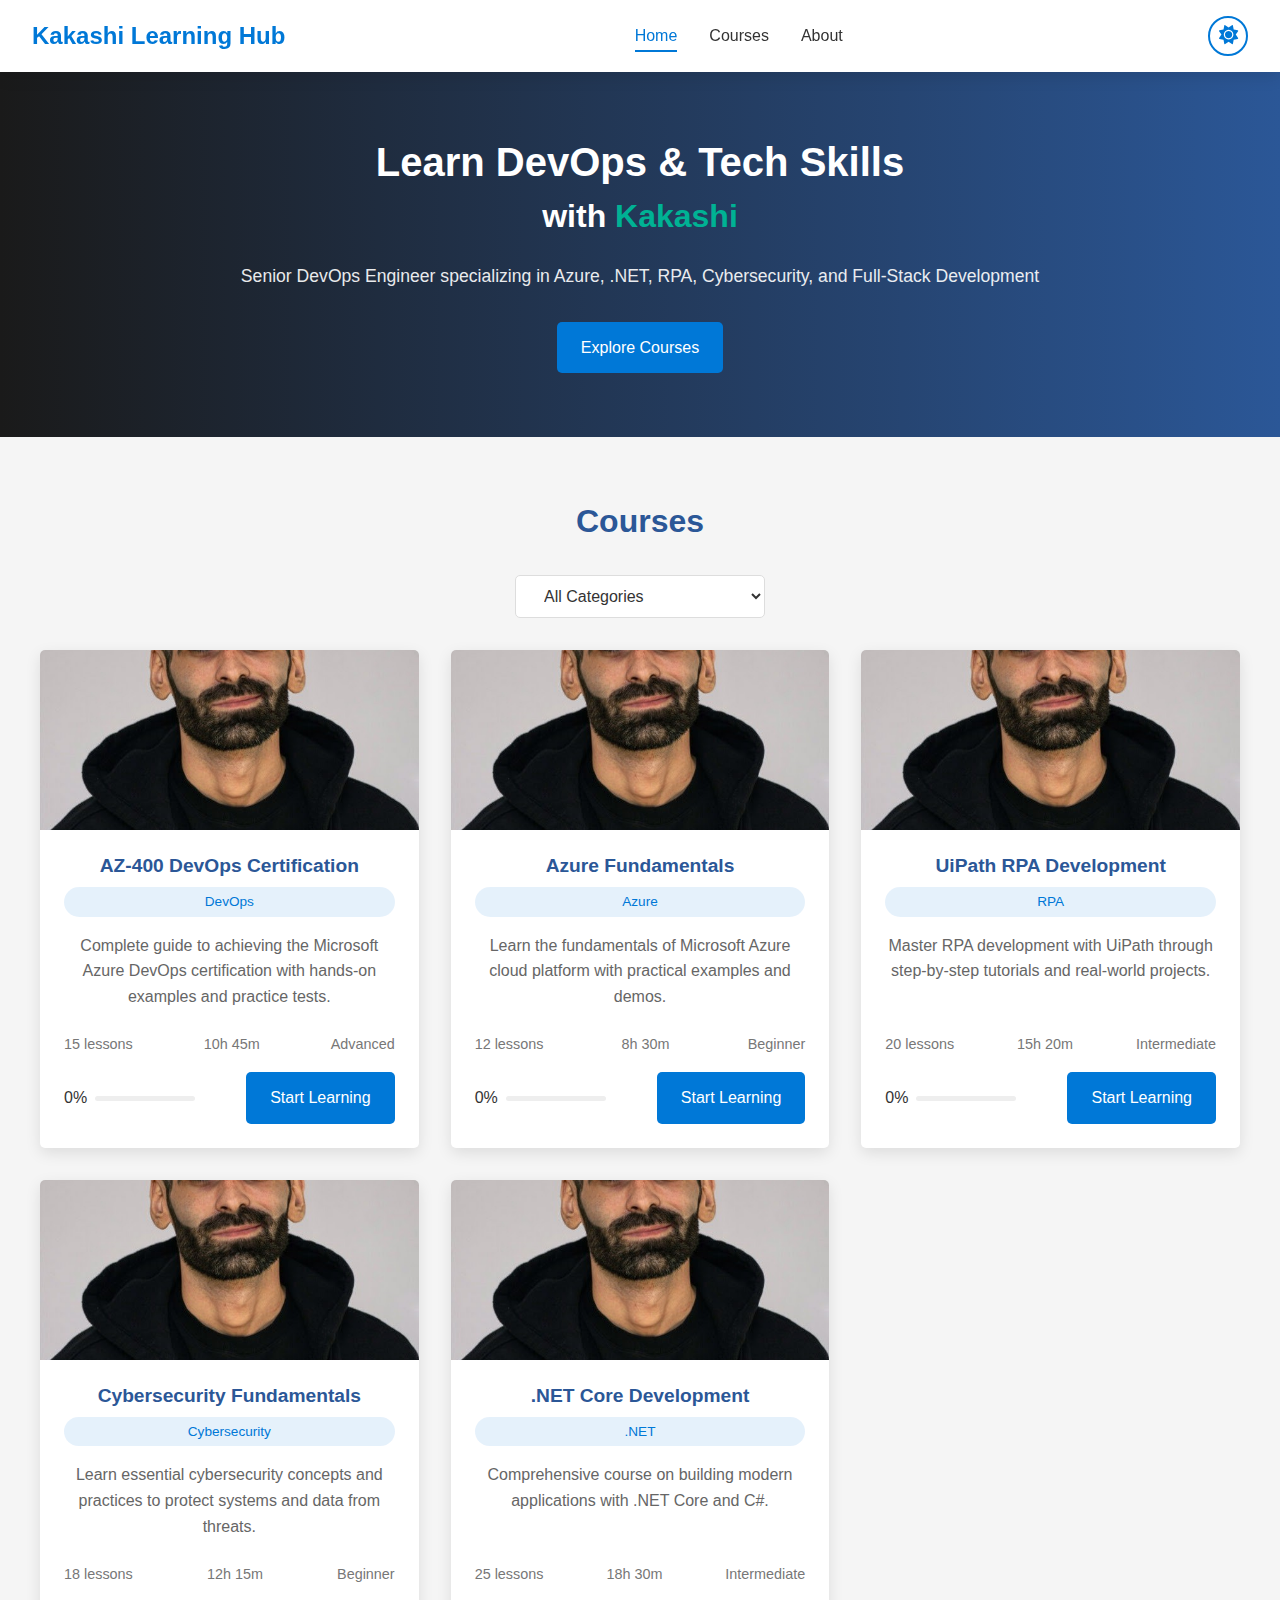
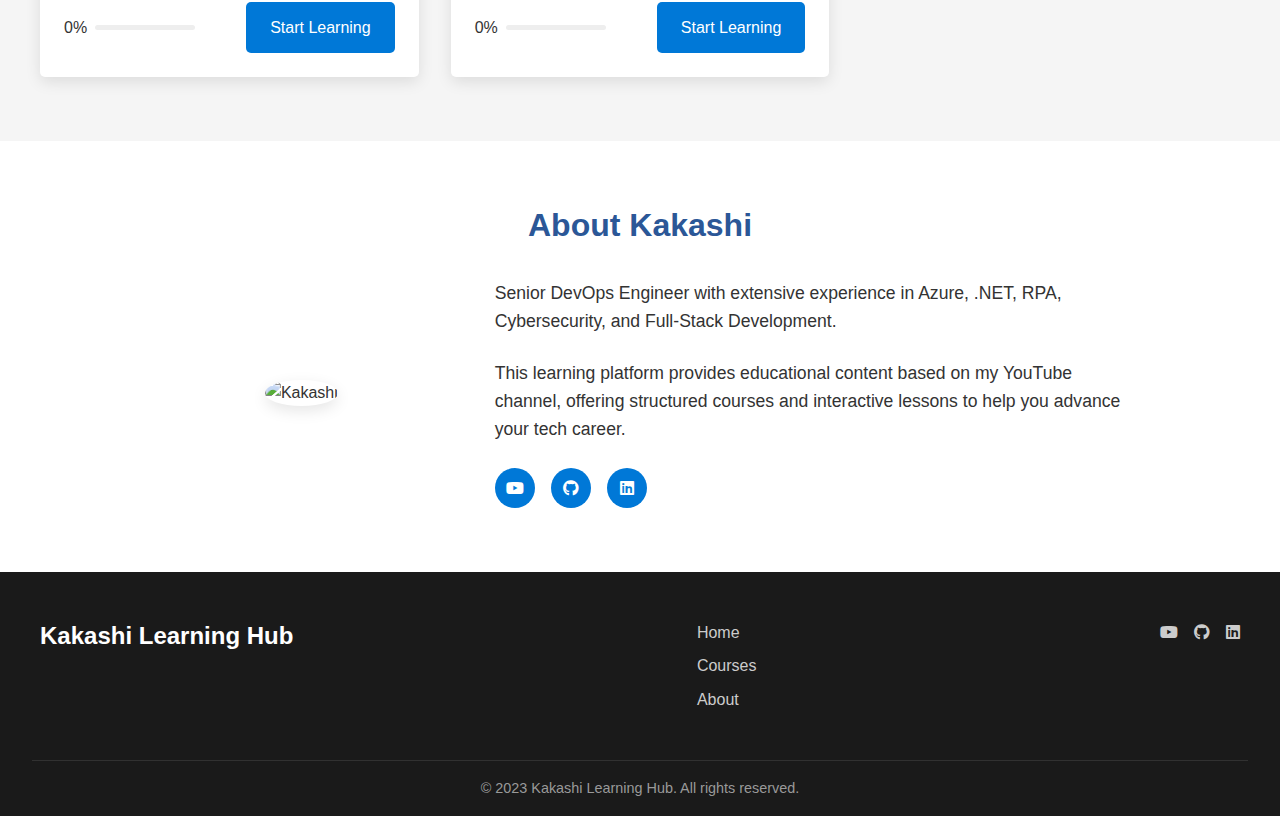
==== Website/index.html @ 553c182a "vibing" ====
<!DOCTYPE html>
<html lang="en">
<head>
    <meta charset="UTF-8">
    <meta name="viewport" content="width=device-width, initial-scale=1.0">
    <title>Kakashi Learning Hub</title>
    <link rel="stylesheet" href="styles/main.css">
    <link rel="stylesheet" href="https://cdnjs.cloudflare.com/ajax/libs/font-awesome/6.4.0/css/all.min.css">
</head>
<body>
    <header>
        <nav class="navbar">
            <div class="logo">
                <h1>Kakashi Learning Hub</h1>
            </div>
            <div class="nav-links">
                <ul>
                    <li><a href="#" class="active">Home</a></li>
                    <li><a href="#courses">Courses</a></li>
                    <li><a href="index.html#about">About</a></li>
                </ul>
            </div>
            <button class="theme-toggle" id="theme-toggle" aria-label="Toggle dark mode">
                <i class="fas fa-sun"></i>
            </button>
            <div class="hamburger">
                <span class="bar"></span>
                <span class="bar"></span>
                <span class="bar"></span>
            </div>
        </nav>
    </header>

    <main>
        <section class="hero">
            <div class="hero-content">
                <h1>Learn DevOps & Tech Skills</h1>
                <h2>with <span class="highlight">Kakashi</span></h2>
                <p>Senior DevOps Engineer specializing in Azure, .NET, RPA, Cybersecurity, and Full-Stack Development</p>
                <a href="#courses" class="btn-primary">Explore Courses</a>
            </div>
        </section>

        <section id="courses" class="courses-section">
            <h2>Courses</h2>
            <div class="course-filter">
                <select id="course-category">
                    <option value="all">All Categories</option>
                    <option value="devops">DevOps</option>
                    <option value="azure">Azure</option>
                    <option value="dotnet">.NET</option>
                    <option value="rpa">RPA</option>
                    <option value="security">Cybersecurity</option>
                </select>
            </div>
            <div class="courses-container">
                <!-- Course cards will be dynamically loaded here -->
            </div>
        </section>

        <section id="about" class="about-section">
            <h2>About Kakashi</h2>
            <div class="about-content">
                <div class="about-image">
                    <img src="assets/profile-placeholder.png" alt="Kakashi">
                </div>
                <div class="about-text">
                    <p>Senior DevOps Engineer with extensive experience in Azure, .NET, RPA, Cybersecurity, and Full-Stack Development.</p>
                    <p>This learning platform provides educational content based on my YouTube channel, offering structured courses and interactive lessons to help you advance your tech career.</p>
                    <div class="social-links">
                        <a href="https://www.youtube.com/@KakashiDota" target="_blank"><i class="fab fa-youtube"></i></a>
                        <a href="https://github.com/kakashidota" target="_blank"><i class="fab fa-github"></i></a>
                        <a href="https://www.linkedin.com/in/kakashidota/" target="_blank"><i class="fab fa-linkedin"></i></a>
                    </div>
                </div>
            </div>
        </section>
    </main>

    <footer>
        <div class="footer-content">
            <div class="footer-logo">
                <h3>Kakashi Learning Hub</h3>
            </div>
            <div class="footer-links">
                <ul>
                    <li><a href="#">Home</a></li>
                    <li><a href="#courses">Courses</a></li>
                    <li><a href="index.html#about">About</a></li>
                </ul>
            </div>
            <div class="footer-social">
                <a href="https://www.youtube.com/@KakashiDota" target="_blank"><i class="fab fa-youtube"></i></a>
                <a href="https://github.com/kakashidota" target="_blank"><i class="fab fa-github"></i></a>
                <a href="https://www.linkedin.com/in/kakashidota/" target="_blank"><i class="fab fa-linkedin"></i></a>
            </div>
        </div>
        <div class="footer-bottom">
            <p>&copy; 2023 Kakashi Learning Hub. All rights reserved.</p>
        </div>
    </footer>

    <script src="js/main.js"></script>
    <script src="js/data.js"></script>
    <script src="js/courseList.js"></script>
    <script src="js/courses.js"></script>
    <script src="js/theme.js"></script>
</body>
</html>
---- Website/styles/main.css ----
/* Main CSS file for Kakashi Learning Hub */

/* Variables for consistent theming */
:root {
    /* Light theme (default) */
    --primary-color: #0078d7; /* Azure blue */
    --secondary-color: #2b5797; /* Darker blue */
    --accent-color: #00b294; /* Teal accent */
    --dark-color: #1a1a1a; /* Almost black */
    --light-color: #f5f5f5; /* Off white */
    --text-color: #333333; /* Dark gray for text */
    --success-color: #107c10; /* Green */
    --warning-color: #ffb900; /* Amber warning */
    --danger-color: #e81123; /* Red error */
    --code-bg: #282c34; /* VS Code-like background */
    --bg-color: white; /* Background color */
    --card-bg: white; /* Card background */
    --border-color: #ddd; /* Border color */
    --shadow-color: rgba(0, 0, 0, 0.1); /* Shadow color */
    
    --font-primary: 'Segoe UI', Tahoma, Geneva, Verdana, sans-serif;
    --transition: all 0.3s ease;
    --shadow: 0 5px 15px var(--shadow-color);
    --border-radius: 5px;
}

/* Dark theme variables */
.dark-mode {
    --primary-color: #4aa5e8; /* Lighter Azure blue */
    --secondary-color: #6e98d3; /* Lighter blue */
    --accent-color: #06d7b3; /* Brighter teal */
    --dark-color: #121212; /* Darker black */
    --light-color: #1e1e1e; /* Dark gray */
    --text-color: #e0e0e0; /* Light gray for text */
    --success-color: #27ae60; /* Brighter green */
    --warning-color: #f39c12; /* Brighter amber */
    --danger-color: #e74c3c; /* Brighter red */
    --code-bg: #1a1a1a; /* Darker code background */
    --bg-color: #121212; /* Dark background */
    --card-bg: #1e1e1e; /* Dark card background */
    --border-color: #333; /* Dark border color */
    --shadow-color: rgba(0, 0, 0, 0.4); /* Darker shadow */
}

/* Reset and base styles */
* {
    margin: 0;
    padding: 0;
    box-sizing: border-box;
}

body {
    font-family: var(--font-primary);
    color: var(--text-color);
    line-height: 1.6;
    background-color: var(--light-color);
    transition: background-color 0.3s ease, color 0.3s ease;
}

h1, h2, h3, h4, h5, h6 {
    font-weight: 600;
    line-height: 1.3;
    margin-bottom: 0.5em;
}

a {
    text-decoration: none;
    color: var(--primary-color);
    transition: var(--transition);
}

a:hover {
    color: var(--secondary-color);
}

img {
    max-width: 100%;
    height: auto;
}

ul {
    list-style-type: none;
}

/* Utility classes */
.container {
    width: 100%;
    max-width: 1200px;
    margin: 0 auto;
    padding: 0 2rem;
}

.btn-primary {
    display: inline-block;
    background-color: var(--primary-color);
    color: white;
    padding: 0.8rem 1.5rem;
    border-radius: var(--border-radius);
    font-weight: 500;
    transition: var(--transition);
    border: none;
    cursor: pointer;
}

.btn-primary:hover {
    background-color: var(--secondary-color);
    transform: translateY(-2px);
    box-shadow: var(--shadow);
}

.highlight {
    color: var(--accent-color);
    font-weight: 700;
}

/* Navigation */
.navbar {
    display: flex;
    justify-content: space-between;
    align-items: center;
    background-color: var(--bg-color);
    padding: 1rem 2rem;
    box-shadow: var(--shadow);
    position: sticky;
    top: 0;
    z-index: 100;
    transition: background-color 0.3s ease;
}

.logo h1 {
    font-size: 1.5rem;
    color: var(--primary-color);
    margin: 0;
}

.nav-links ul {
    display: flex;
    gap: 2rem;
}

.nav-links a {
    color: var(--text-color);
    font-weight: 500;
    padding: 0.5rem 0;
    position: relative;
}

.nav-links a.active, 
.nav-links a:hover {
    color: var(--primary-color);
}

.nav-links a::after {
    content: '';
    position: absolute;
    bottom: 0;
    left: 0;
    width: 0;
    height: 2px;
    background-color: var(--primary-color);
    transition: var(--transition);
}

.nav-links a.active::after,
.nav-links a:hover::after {
    width: 100%;
}

.hamburger {
    display: none;
    cursor: pointer;
}

.bar {
    display: block;
    width: 25px;
    height: 3px;
    margin: 5px auto;
    background-color: var(--text-color);
    transition: var(--transition);
}

/* Hero Section */
.hero {
    background: linear-gradient(to right, var(--dark-color), var(--secondary-color));
    color: white;
    padding: 4rem 2rem;
    text-align: center;
}

.hero-content {
    max-width: 800px;
    margin: 0 auto;
}

.hero h1 {
    font-size: 2.5rem;
    margin-bottom: 0.5rem;
}

.hero h2 {
    font-size: 2rem;
    margin-bottom: 1.5rem;
}

.hero p {
    font-size: 1.1rem;
    margin-bottom: 2rem;
    opacity: 0.9;
}

/* Courses Section */
.courses-section {
    padding: 4rem 2rem;
    text-align: center;
}

.courses-section h2 {
    font-size: 2rem;
    margin-bottom: 2rem;
    color: var(--secondary-color);
}

.course-filter {
    margin-bottom: 2rem;
}

.course-filter select {
    padding: 0.7rem 1.5rem;
    border: 1px solid var(--border-color);
    border-radius: var(--border-radius);
    background-color: var(--bg-color);
    font-family: var(--font-primary);
    font-size: 1rem;
    color: var(--text-color);
    cursor: pointer;
    outline: none;
    width: 250px;
    transition: var(--transition);
}

.course-filter select:focus {
    border-color: var(--primary-color);
    box-shadow: 0 0 0 2px rgba(0, 120, 215, 0.1);
}

.course-filter select option {
    background-color: var(--bg-color);
    color: var(--text-color);
}

.courses-container {
    display: grid;
    grid-template-columns: repeat(auto-fill, minmax(300px, 1fr));
    gap: 2rem;
    max-width: 1200px;
    margin: 0 auto;
}

.course-card {
    background-color: var(--card-bg);
    border-radius: var(--border-radius);
    overflow: hidden;
    box-shadow: var(--shadow);
    transition: var(--transition);
    display: flex;
    flex-direction: column;
}

.course-card:hover {
    transform: translateY(-5px);
    box-shadow: 0 10px 20px rgba(0, 0, 0, 0.15);
}

.course-image {
    height: 180px;
    overflow: hidden;
}

.course-image img {
    width: 100%;
    height: 100%;
    object-fit: cover;
    transition: var(--transition);
}

.course-card:hover .course-image img {
    transform: scale(1.05);
}

.course-content {
    padding: 1.5rem;
    flex-grow: 1;
    display: flex;
    flex-direction: column;
}

.course-title {
    font-size: 1.2rem;
    margin-bottom: 0.5rem;
    color: var(--secondary-color);
}

.course-category {
    display: inline-block;
    padding: 0.25rem 0.75rem;
    background-color: rgba(0, 120, 215, 0.1);
    color: var(--primary-color);
    border-radius: 50px;
    font-size: 0.85rem;
    margin-bottom: 1rem;
}

.course-description {
    margin-bottom: 1.5rem;
    color: #666;
    flex-grow: 1;
}

.course-stats {
    display: flex;
    justify-content: space-between;
    margin-bottom: 1rem;
    font-size: 0.9rem;
    color: #777;
}

.course-action {
    display: flex;
    justify-content: space-between;
    align-items: center;
}

.course-progress {
    display: flex;
    align-items: center;
    gap: 0.5rem;
}

.progress-bar {
    width: 100px;
    height: 5px;
    background-color: #eee;
    border-radius: 50px;
    overflow: hidden;
}

.progress-fill {
    height: 100%;
    background-color: var(--accent-color);
}

/* About Section */
.about-section {
    padding: 4rem 2rem;
    background-color: var(--bg-color);
    transition: var(--transition);
}

.about-section h2 {
    text-align: center;
    font-size: 2rem;
    margin-bottom: 2rem;
    color: var(--secondary-color);
}

.about-content {
    display: flex;
    flex-wrap: wrap;
    gap: 2rem;
    max-width: 1000px;
    margin: 0 auto;
    align-items: center;
}

.about-image {
    flex: 1;
    min-width: 300px;
    text-align: center;
}

.about-image img {
    width: 250px;
    height: 250px;
    border-radius: 50%;
    object-fit: cover;
    box-shadow: var(--shadow);
}

.about-text {
    flex: 2;
    min-width: 300px;
}

.about-text p {
    margin-bottom: 1.5rem;
    font-size: 1.1rem;
}

.social-links {
    display: flex;
    gap: 1rem;
}

.social-links a {
    display: inline-flex;
    align-items: center;
    justify-content: center;
    width: 40px;
    height: 40px;
    border-radius: 50%;
    background-color: var(--primary-color);
    color: white;
    transition: var(--transition);
}

.social-links a:hover {
    background-color: var(--secondary-color);
    transform: translateY(-2px);
}

/* Footer */
footer {
    background-color: var(--dark-color);
    color: white;
    padding: 3rem 2rem 1rem;
    transition: var(--transition);
}

.footer-content {
    display: flex;
    flex-wrap: wrap;
    justify-content: space-between;
    max-width: 1200px;
    margin: 0 auto;
    gap: 2rem;
}

.footer-logo h3 {
    font-size: 1.5rem;
    color: white;
    margin-bottom: 1rem;
}

.footer-links ul {
    display: flex;
    flex-direction: column;
    gap: 0.5rem;
}

.footer-links a {
    color: #ccc;
}

.footer-links a:hover {
    color: white;
}

.footer-social {
    display: flex;
    gap: 1rem;
}

.footer-social a {
    color: #ccc;
    transition: var(--transition);
}

.footer-social a:hover {
    color: white;
    transform: translateY(-2px);
}

.footer-bottom {
    text-align: center;
    margin-top: 3rem;
    padding-top: 1rem;
    border-top: 1px solid rgba(255, 255, 255, 0.1);
    font-size: 0.9rem;
    color: #999;
}

/* Course details page */
.course-detail {
    padding: 2rem;
    max-width: 1200px;
    margin: 0 auto;
}

.course-header {
    display: flex;
    flex-wrap: wrap;
    gap: 2rem;
    margin-bottom: 2rem;
}

.course-thumbnail {
    flex: 1;
    min-width: 300px;
    border-radius: var(--border-radius);
    overflow: hidden;
    box-shadow: var(--shadow);
}

.course-info {
    flex: 2;
    min-width: 300px;
}

.course-tabs {
    margin-bottom: 2rem;
}

.tabs-nav {
    display: flex;
    border-bottom: 1px solid #ddd;
}

.tab-link {
    padding: 1rem 1.5rem;
    cursor: pointer;
    transition: var(--transition);
    border-bottom: 2px solid transparent;
}

.tab-link.active {
    color: var(--primary-color);
    border-bottom-color: var(--primary-color);
}

.tab-content {
    padding: 1.5rem 0;
}

.tab-pane {
    display: none;
}

.tab-pane.active {
    display: block;
}

.lesson-list {
    display: flex;
    flex-direction: column;
    gap: 1rem;
}

.lesson-item {
    display: flex;
    align-items: center;
    gap: 1rem;
    padding: 1rem;
    background-color: var(--card-bg);
    border-radius: var(--border-radius);
    box-shadow: 0 2px 5px rgba(0, 0, 0, 0.05);
    transition: var(--transition);
}

.lesson-item:hover {
    transform: translateX(5px);
    box-shadow: var(--shadow);
}

.lesson-icon {
    width: 40px;
    height: 40px;
    border-radius: 50%;
    background-color: var(--primary-color);
    color: white;
    display: flex;
    align-items: center;
    justify-content: center;
    transition: var(--transition);
}

.lesson-icon.completed {
    background-color: var(--success-color);
}

.lesson-title {
    flex-grow: 1;
}

.lesson-duration {
    color: #777;
    font-size: 0.9rem;
}

.btn-complete-lesson {
    background: none;
    border: none;
    color: #aaa;
    font-size: 1.2rem;
    cursor: pointer;
    transition: var(--transition);
    display: flex;
    align-items: center;
    justify-content: center;
    width: 40px;
    height: 40px;
    margin-left: 0.5rem;
}

.btn-complete-lesson:hover {
    color: var(--success-color);
    transform: scale(1.1);
}

.btn-complete-lesson.completed {
    color: var(--success-color);
}

.course-progress-display {
    margin-top: 1rem;
}

/* Quiz styling */
.quiz-container {
    max-width: 800px;
    margin: 0 auto;
    padding: 2rem;
    background-color: var(--card-bg);
    border-radius: var(--border-radius);
    box-shadow: var(--shadow);
}

.quiz-question {
    margin-bottom: 1.5rem;
}

.quiz-options {
    display: flex;
    flex-direction: column;
    gap: 1rem;
    margin-bottom: 2rem;
}

.quiz-option {
    display: flex;
    align-items: center;
    padding: 12px 15px;
    margin-bottom: 10px;
    background-color: #f9f9f9;
    border: 2px solid #e0e0e0;
    border-radius: var(--border-radius);
    cursor: pointer;
    transition: var(--transition);
}

.quiz-option:hover {
    background-color: #f0f0f0;
    border-color: #d0d0d0;
}

.quiz-option.selected {
    background-color: #e3f2fd;
    border-color: var(--primary-color);
}

.quiz-option.correct {
    background-color: rgba(16, 124, 16, 0.2);
    border-color: var(--success-color);
}

.quiz-option.incorrect {
    background-color: rgba(232, 17, 35, 0.1);
    border-color: var(--danger-color);
}

.quiz-option-marker {
    display: flex;
    justify-content: center;
    align-items: center;
    width: 24px;
    height: 24px;
    background-color: white;
    border: 1px solid #d0d0d0;
    border-radius: 50%;
    margin-right: 12px;
    font-weight: bold;
}

.quiz-option-text {
    flex: 1;
    text-align: left;
}

.quiz-submit {
    margin-top: 20px;
    padding: 10px 20px;
}

.quiz-feedback {
    margin-top: 20px;
    padding: 15px;
    border-radius: var(--border-radius);
    text-align: center;
}

.quiz-feedback.correct {
    background-color: rgba(16, 124, 16, 0.1);
    border: 1px solid var(--success-color);
}

.quiz-feedback.incorrect {
    background-color: rgba(232, 17, 35, 0.1);
    border: 1px solid var(--danger-color);
}

.quiz-navigation {
    display: flex;
    justify-content: space-between;
}

/* Responsive design */
@media (max-width: 768px) {
    .nav-links {
        position: fixed;
        left: -100%;
        top: 70px;
        gap: 0;
        flex-direction: column;
        background-color: var(--bg-color);
        width: 100%;
        text-align: center;
        transition: 0.3s;
        box-shadow: 0 10px 15px var(--shadow-color);
        padding: 1rem 0;
        z-index: 99;
    }

    .nav-links.active {
        left: 0;
    }

    .nav-links ul {
        flex-direction: column;
    }

    .nav-links li {
        margin: 1rem 0;
    }

    .hamburger {
        display: block;
    }

    .hamburger.active .bar:nth-child(2) {
        opacity: 0;
    }

    .hamburger.active .bar:nth-child(1) {
        transform: translateY(8px) rotate(45deg);
    }

    .hamburger.active .bar:nth-child(3) {
        transform: translateY(-8px) rotate(-45deg);
    }

    .hero h1 {
        font-size: 2rem;
    }

    .hero h2 {
        font-size: 1.5rem;
    }

    .courses-container {
        grid-template-columns: repeat(auto-fill, minmax(250px, 1fr));
    }

    .tabs-nav {
        flex-wrap: wrap;
    }

    .tab-link {
        flex-grow: 1;
        text-align: center;
        padding: 0.75rem;
    }
}

/* Add styles for video modal */
.video-modal {
    display: none;
    position: fixed;
    top: 0;
    left: 0;
    width: 100%;
    height: 100%;
    background-color: rgba(0, 0, 0, 0.8);
    z-index: 1000;
    overflow: auto;
}

.video-modal-content {
    position: relative;
    background-color: var(--card-bg);
    margin: 5% auto;
    width: 80%;
    max-width: 850px;
    box-shadow: var(--shadow);
    border-radius: var(--border-radius);
    animation: modalFadeIn 0.3s ease;
}

@keyframes modalFadeIn {
    from {
        opacity: 0;
        transform: translateY(-20px);
    }
    to {
        opacity: 1;
        transform: translateY(0);
    }
}

.video-modal-header {
    display: flex;
    justify-content: space-between;
    align-items: center;
    padding: 1rem 1.5rem;
    border-bottom: 1px solid #eee;
}

.video-title {
    margin: 0;
    font-size: 1.3rem;
    color: var(--primary-color);
}

.close-video {
    font-size: 1.8rem;
    font-weight: bold;
    cursor: pointer;
    color: #aaa;
    transition: var(--transition);
}

.close-video:hover {
    color: var(--danger-color);
}

.video-container {
    position: relative;
    padding-bottom: 56.25%; /* 16:9 aspect ratio */
    height: 0;
    overflow: hidden;
}

.video-container iframe {
    position: absolute;
    top: 0;
    left: 0;
    width: 100%;
    height: 100%;
    border: none;
}

.lesson-item-video {
    margin-top: 10px;
    height: 0;
    overflow: hidden;
    transition: height 0.3s ease;
}

.lesson-item-video.open {
    height: auto;
    min-height: 250px;
}

/* Theme toggle button */
.theme-toggle {
    display: flex;
    align-items: center;
    justify-content: center;
    width: 40px;
    height: 40px;
    border-radius: 50%;
    background-color: transparent;
    border: 2px solid var(--primary-color);
    color: var(--primary-color);
    cursor: pointer;
    transition: var(--transition);
    margin-left: 1rem;
    position: relative;
    overflow: hidden;
}

.theme-toggle:hover {
    background-color: rgba(0, 120, 215, 0.1);
    transform: translateY(-2px);
}

.theme-toggle i {
    font-size: 1.2rem;
    transition: var(--transition);
}

.dark-mode .course-card,
.dark-mode .lesson-item,
.dark-mode .quiz-container,
.dark-mode .video-modal-content,
.dark-mode .tab-content {
    background-color: var(--card-bg);
    color: var(--text-color);
}

.dark-mode .quiz-option {
    background-color: #2a2a2a;
    border-color: #444;
}

.dark-mode .quiz-option:hover {
    background-color: #333;
}

.dark-mode .quiz-option-marker {
    background-color: #444;
    color: var(--text-color);
}

.dark-mode .tab-link {
    color: var(--text-color);
}

.dark-mode .tab-link.active {
    color: var(--primary-color);
}

.dark-mode .course-category {
    background-color: rgba(74, 165, 232, 0.2);
}

.dark-mode .course-description,
.dark-mode .lesson-duration {
    color: #aaa;
}

.dark-mode .course-stats {
    color: #aaa;
}

/* Additional dark mode styles for form elements */
.dark-mode select,
.dark-mode input,
.dark-mode textarea {
    background-color: var(--card-bg);
    color: var(--text-color);
    border-color: var(--border-color);
}

.dark-mode select option {
    background-color: var(--card-bg);
    color: var(--text-color);
}

.dark-mode .course-filter select:focus {
    box-shadow: 0 0 0 2px rgba(74, 165, 232, 0.2);
}

.dark-mode .tabs-nav {
    border-bottom-color: var(--border-color);
}

.dark-mode .video-modal-header {
    border-bottom-color: var(--border-color);
}

/* Add dark mode footer styles */
.dark-mode footer {
    background-color: #0c0c0c; /* Even darker background for footer in dark mode */
    color: #e0e0e0;
}

.dark-mode .footer-links a {
    color: #aaa;
}

.dark-mode .footer-links a:hover {
    color: var(--primary-color);
}

.dark-mode .footer-social a {
    color: #aaa;
}

.dark-mode .footer-social a:hover {
    color: var(--primary-color);
}

.dark-mode .footer-bottom {
    color: #777;
    border-top-color: rgba(255, 255, 255, 0.05);
}

/* Add additional dark mode styles */
.dark-mode .about-section {
    background-color: var(--light-color);
}

.dark-mode .about-section h2,
.dark-mode .courses-section h2 {
    color: var(--primary-color);
}

.dark-mode .resources-list a {
    color: var(--primary-color);
}

.dark-mode .resources-list a:hover {
    color: var(--accent-color);
}

.dark-mode .resources-list a.disabled {
    color: #666;
}
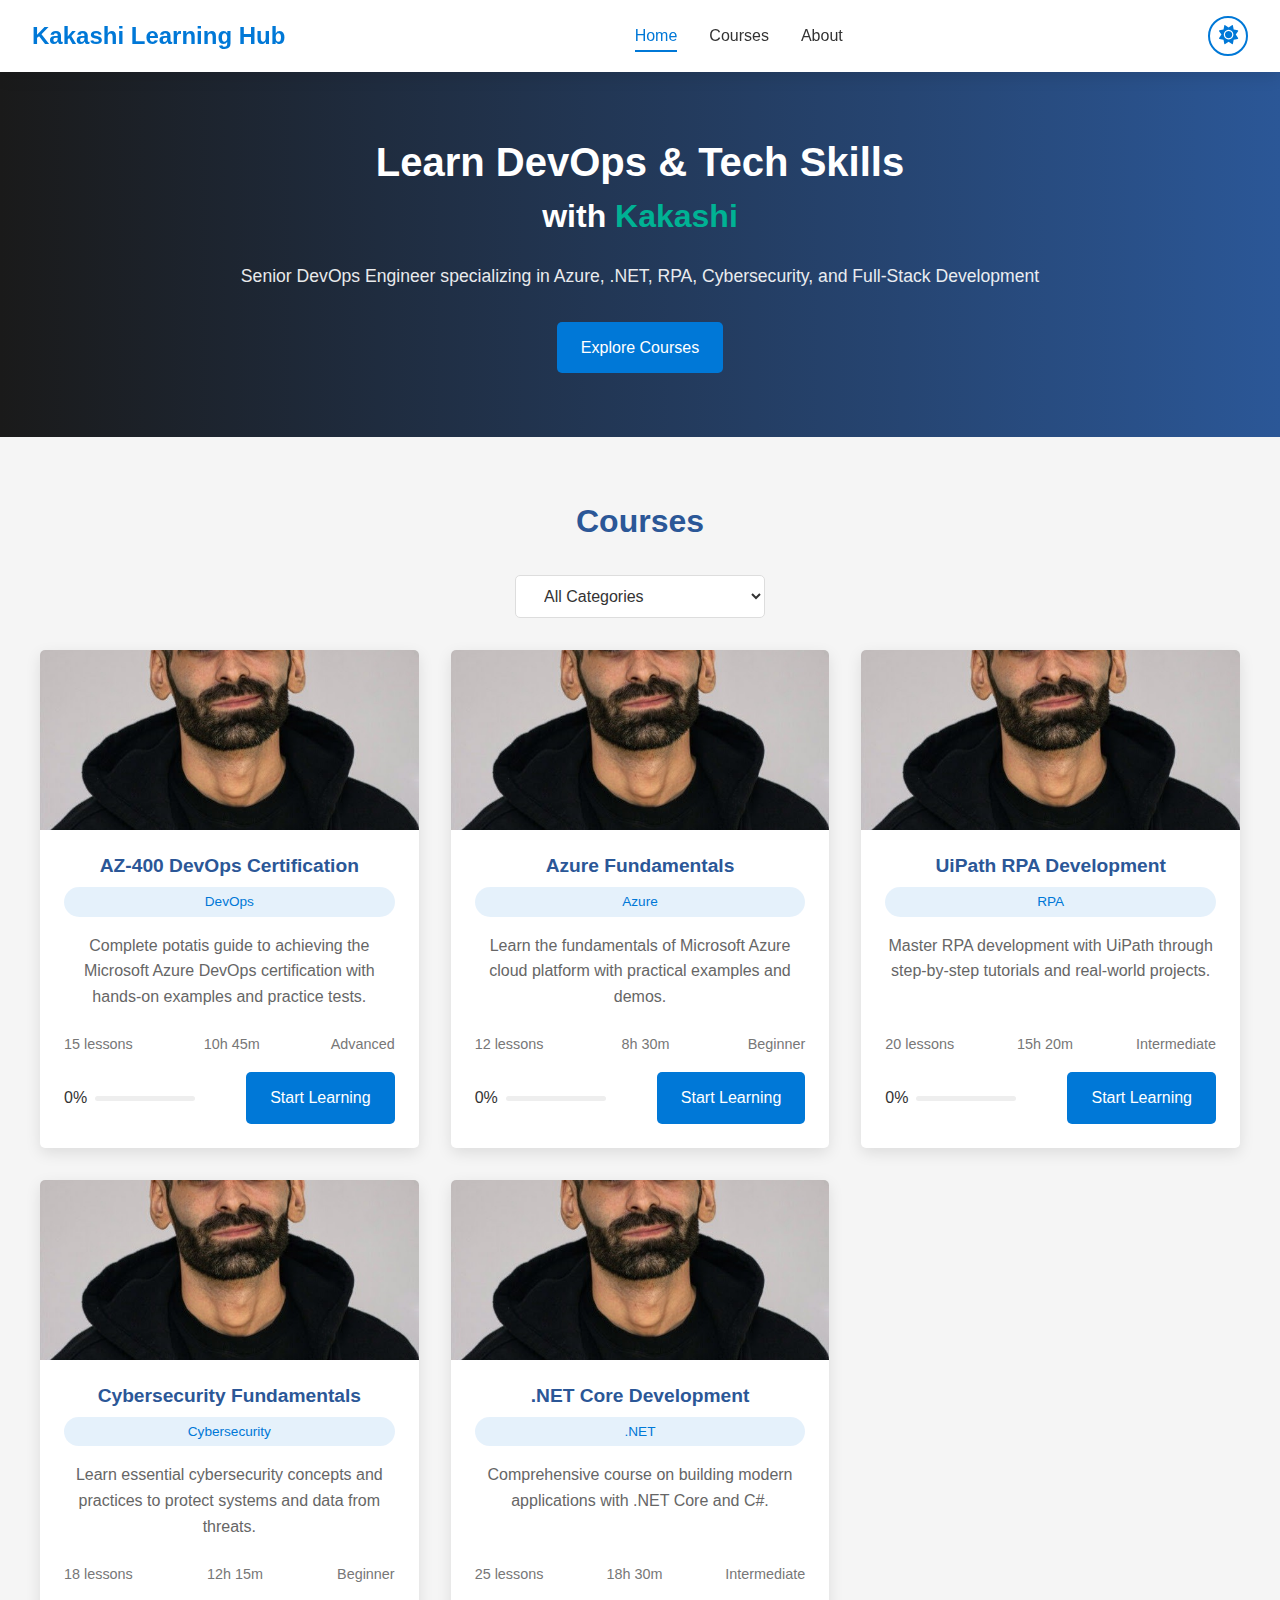
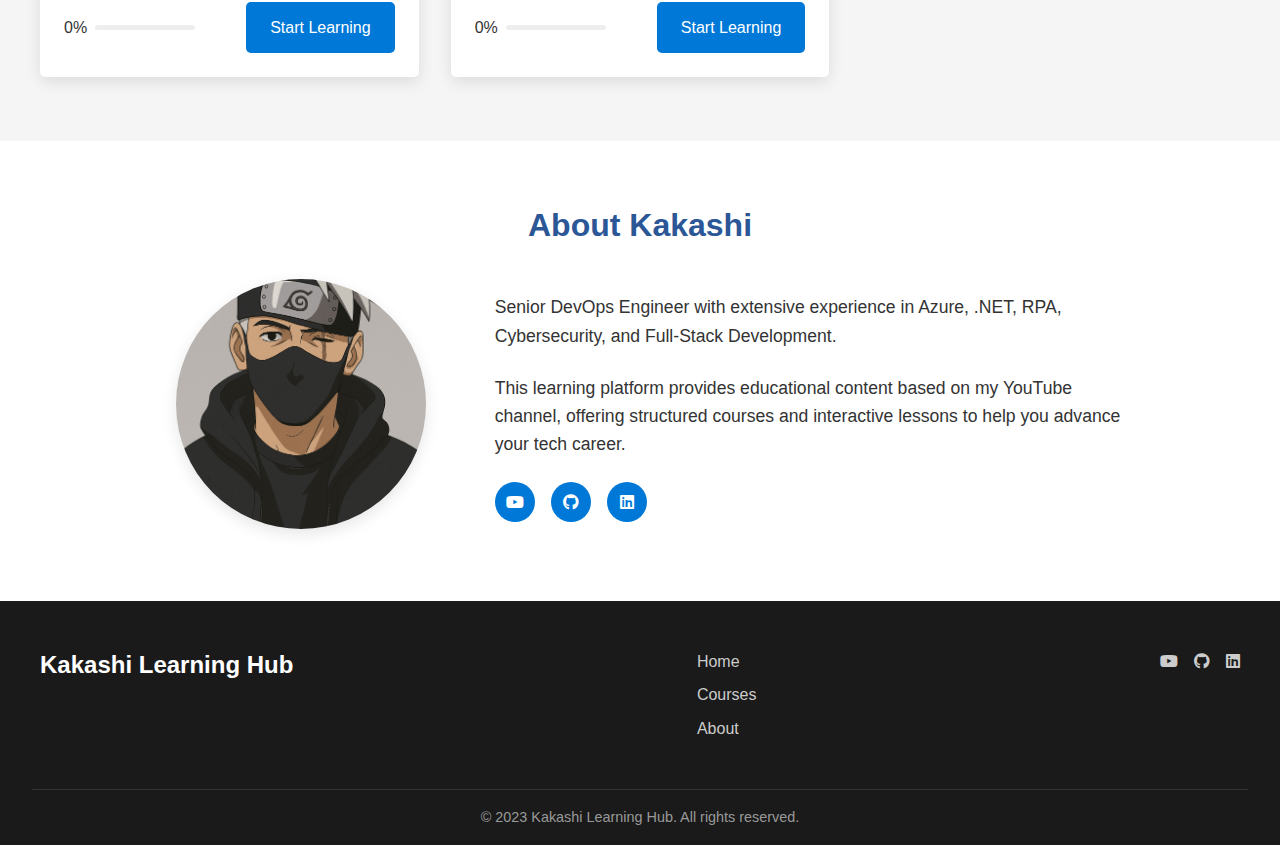
==== commit 750444fb: "fixed some stuff" ====
--- a/Website/index.html
+++ b/Website/index.html
@@ -62,7 +62,7 @@
             <h2>About Kakashi</h2>
             <div class="about-content">
                 <div class="about-image">
-                    <img src="assets/profile-placeholder.png" alt="Kakashi">
+                    <img src="assets/KakashiRobin.png" alt="Kakashi">
                 </div>
                 <div class="about-text">
                     <p>Senior DevOps Engineer with extensive experience in Azure, .NET, RPA, Cybersecurity, and Full-Stack Development.</p>
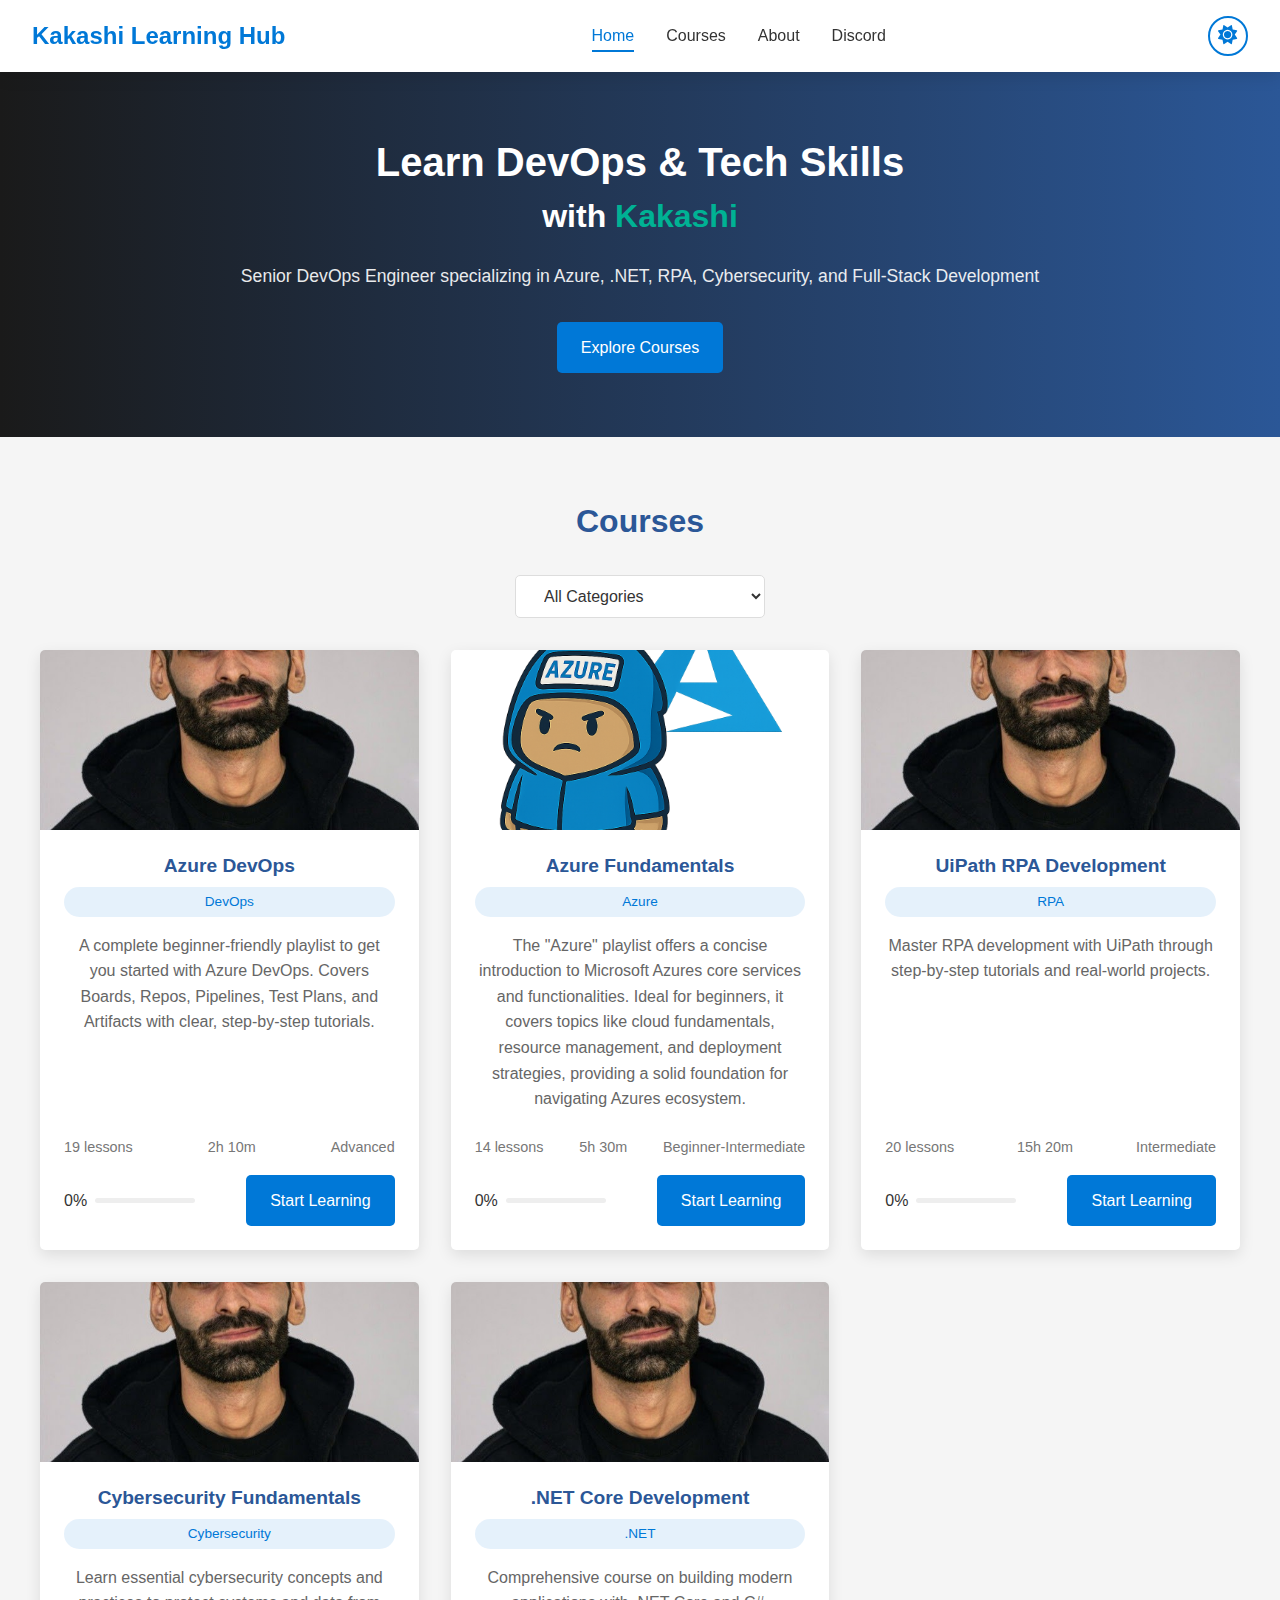
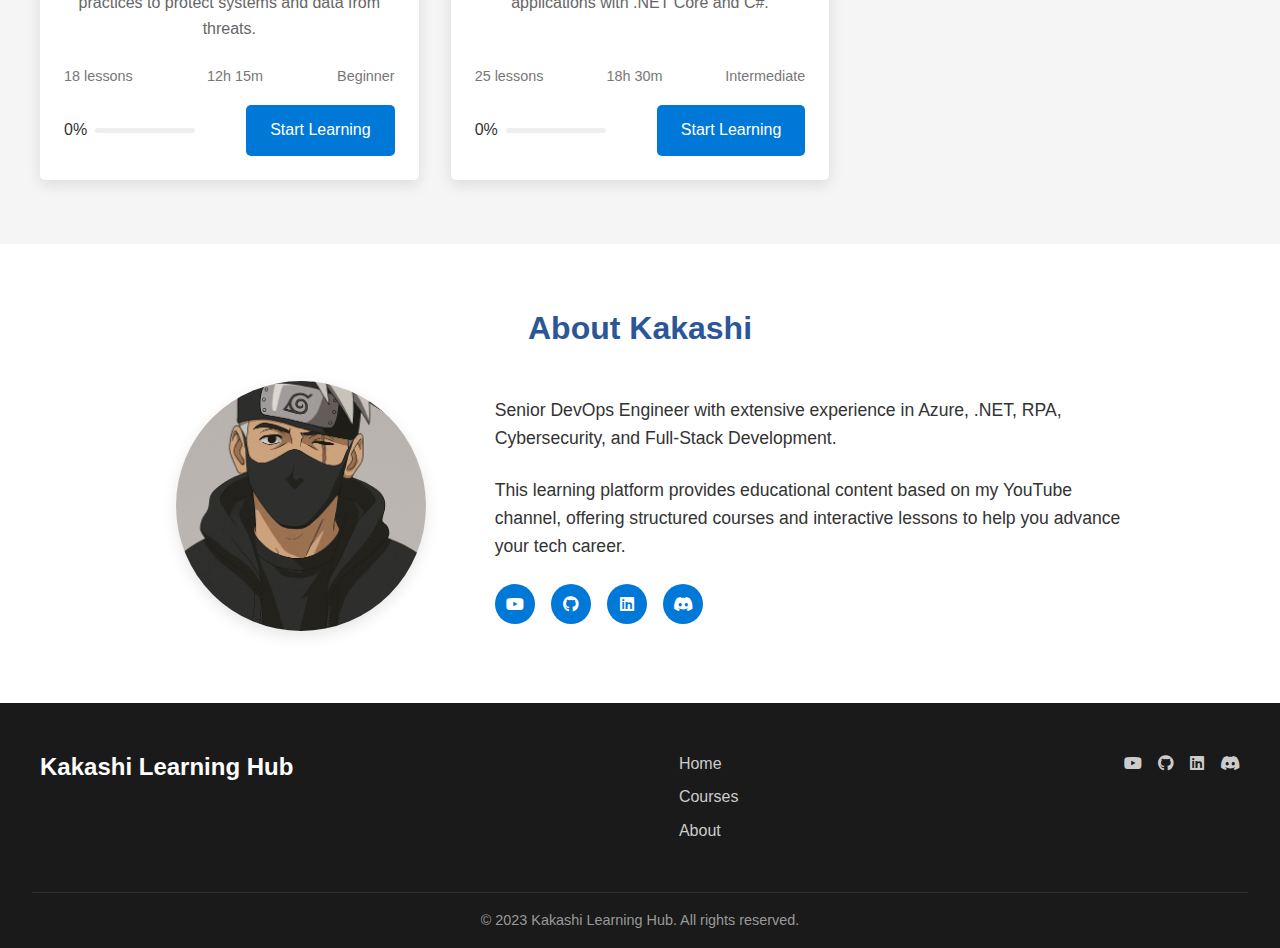
==== commit c6a07238: "Merge pull request #16 from DersimAbbas/main" ====
--- a/Website/index.html
+++ b/Website/index.html
@@ -18,6 +18,7 @@
                     <li><a href="#" class="active">Home</a></li>
                     <li><a href="#courses">Courses</a></li>
                     <li><a href="index.html#about">About</a></li>
+                    <li><a href="discord.html">Discord</a></li>
                 </ul>
             </div>
             <button class="theme-toggle" id="theme-toggle" aria-label="Toggle dark mode">
@@ -71,6 +72,7 @@
                         <a href="https://www.youtube.com/@KakashiDota" target="_blank"><i class="fab fa-youtube"></i></a>
                         <a href="https://github.com/kakashidota" target="_blank"><i class="fab fa-github"></i></a>
                         <a href="https://www.linkedin.com/in/kakashidota/" target="_blank"><i class="fab fa-linkedin"></i></a>
+                        <a href="https://discord.gg/EQEfpXap" target="_blank"><i class="fab fa-discord"></i></a>
                     </div>
                 </div>
             </div>
@@ -93,6 +95,7 @@
                 <a href="https://www.youtube.com/@KakashiDota" target="_blank"><i class="fab fa-youtube"></i></a>
                 <a href="https://github.com/kakashidota" target="_blank"><i class="fab fa-github"></i></a>
                 <a href="https://www.linkedin.com/in/kakashidota/" target="_blank"><i class="fab fa-linkedin"></i></a>
+                <a href="https://discord.gg/EQEfpXap" target="_blank"><i class="fab fa-discord"></i></a>
             </div>
         </div>
         <div class="footer-bottom">
--- a/Website/styles/main.css
+++ b/Website/styles/main.css
@@ -1015,4 +1015,179 @@
 
 .dark-mode .resources-list a.disabled {
     color: #666;
+}
+
+/* Discord page specific styles */
+.discord-hero {
+    background: linear-gradient(to right, #5865F2, #2b5797);
+}
+
+.discord-btn {
+    display: inline-flex;
+    align-items: center;
+    gap: 10px;
+}
+
+.discord-about {
+    padding: 4rem 2rem;
+    background-color: var(--bg-color);
+    transition: var(--transition);
+}
+
+.discord-about h2 {
+    text-align: center;
+    font-size: 2rem;
+    margin-bottom: 3rem;
+    color: var(--secondary-color);
+}
+
+.discord-features {
+    display: grid;
+    grid-template-columns: repeat(auto-fit, minmax(250px, 1fr));
+    gap: 2rem;
+    max-width: 1200px;
+    margin: 0 auto;
+}
+
+.discord-feature-item {
+    background-color: var(--card-bg);
+    padding: 2rem;
+    border-radius: var(--border-radius);
+    box-shadow: var(--shadow);
+    text-align: center;
+    transition: var(--transition);
+}
+
+.discord-feature-item:hover {
+    transform: translateY(-5px);
+    box-shadow: 0 10px 20px rgba(0, 0, 0, 0.15);
+}
+
+.feature-icon {
+    width: 70px;
+    height: 70px;
+    border-radius: 50%;
+    background-color: #5865F2;
+    color: white;
+    display: flex;
+    align-items: center;
+    justify-content: center;
+    margin: 0 auto 1.5rem;
+    font-size: 1.8rem;
+}
+
+.discord-feature-item h3 {
+    margin-bottom: 1rem;
+    color: var(--primary-color);
+}
+
+.discord-welcome {
+    padding: 4rem 2rem;
+    background-color: var(--light-color);
+}
+
+.welcome-card {
+    background-color: var(--card-bg);
+    border-radius: var(--border-radius);
+    box-shadow: var(--shadow);
+    max-width: 800px;
+    margin: 0 auto;
+    overflow: hidden;
+}
+
+.welcome-header {
+    display: flex;
+    align-items: center;
+    gap: 1rem;
+    background-color: #5865F2;
+    color: white;
+    padding: 1.5rem;
+}
+
+.welcome-avatar {
+    width: 60px;
+    height: 60px;
+    border-radius: 50%;
+    object-fit: cover;
+    border: 3px solid white;
+}
+
+.welcome-content {
+    padding: 2rem;
+}
+
+.welcome-content p {
+    margin-bottom: 1rem;
+}
+
+.welcome-steps, .welcome-features {
+    background-color: rgba(88, 101, 242, 0.1);
+    padding: 1.5rem;
+    border-radius: var(--border-radius);
+    margin: 1.5rem 0;
+}
+
+.welcome-steps h4, .welcome-features h4 {
+    margin-bottom: 1rem;
+    color: var(--primary-color);
+}
+
+.welcome-steps ul, .welcome-features ul {
+    padding-left: 1.5rem;
+}
+
+.welcome-steps li, .welcome-features li {
+    margin-bottom: 0.5rem;
+    position: relative;
+    padding-left: 0.5rem;
+}
+
+.welcome-steps li::before, .welcome-features li::before {
+    content: '•';
+    position: absolute;
+    left: -1rem;
+    color: #5865F2;
+}
+
+.welcome-closing {
+    font-weight: 600;
+    text-align: center;
+    margin-top: 2rem;
+}
+
+.welcome-signature {
+    text-align: right;
+    font-weight: 600;
+    color: var(--primary-color);
+}
+
+.welcome-cta {
+    padding: 2rem;
+    text-align: center;
+    background-color: rgba(88, 101, 242, 0.1);
+}
+
+/* Dark mode styles for Discord page */
+.dark-mode .discord-about {
+    background-color: var(--light-color);
+}
+
+.dark-mode .discord-about h2 {
+    color: var(--primary-color);
+}
+
+.dark-mode .welcome-steps, 
+.dark-mode .welcome-features {
+    background-color: rgba(88, 101, 242, 0.05);
+}
+
+@media (max-width: 768px) {
+    .discord-features {
+        grid-template-columns: 1fr;
+    }
+    
+    .welcome-header {
+        flex-direction: column;
+        text-align: center;
+    }
 } 